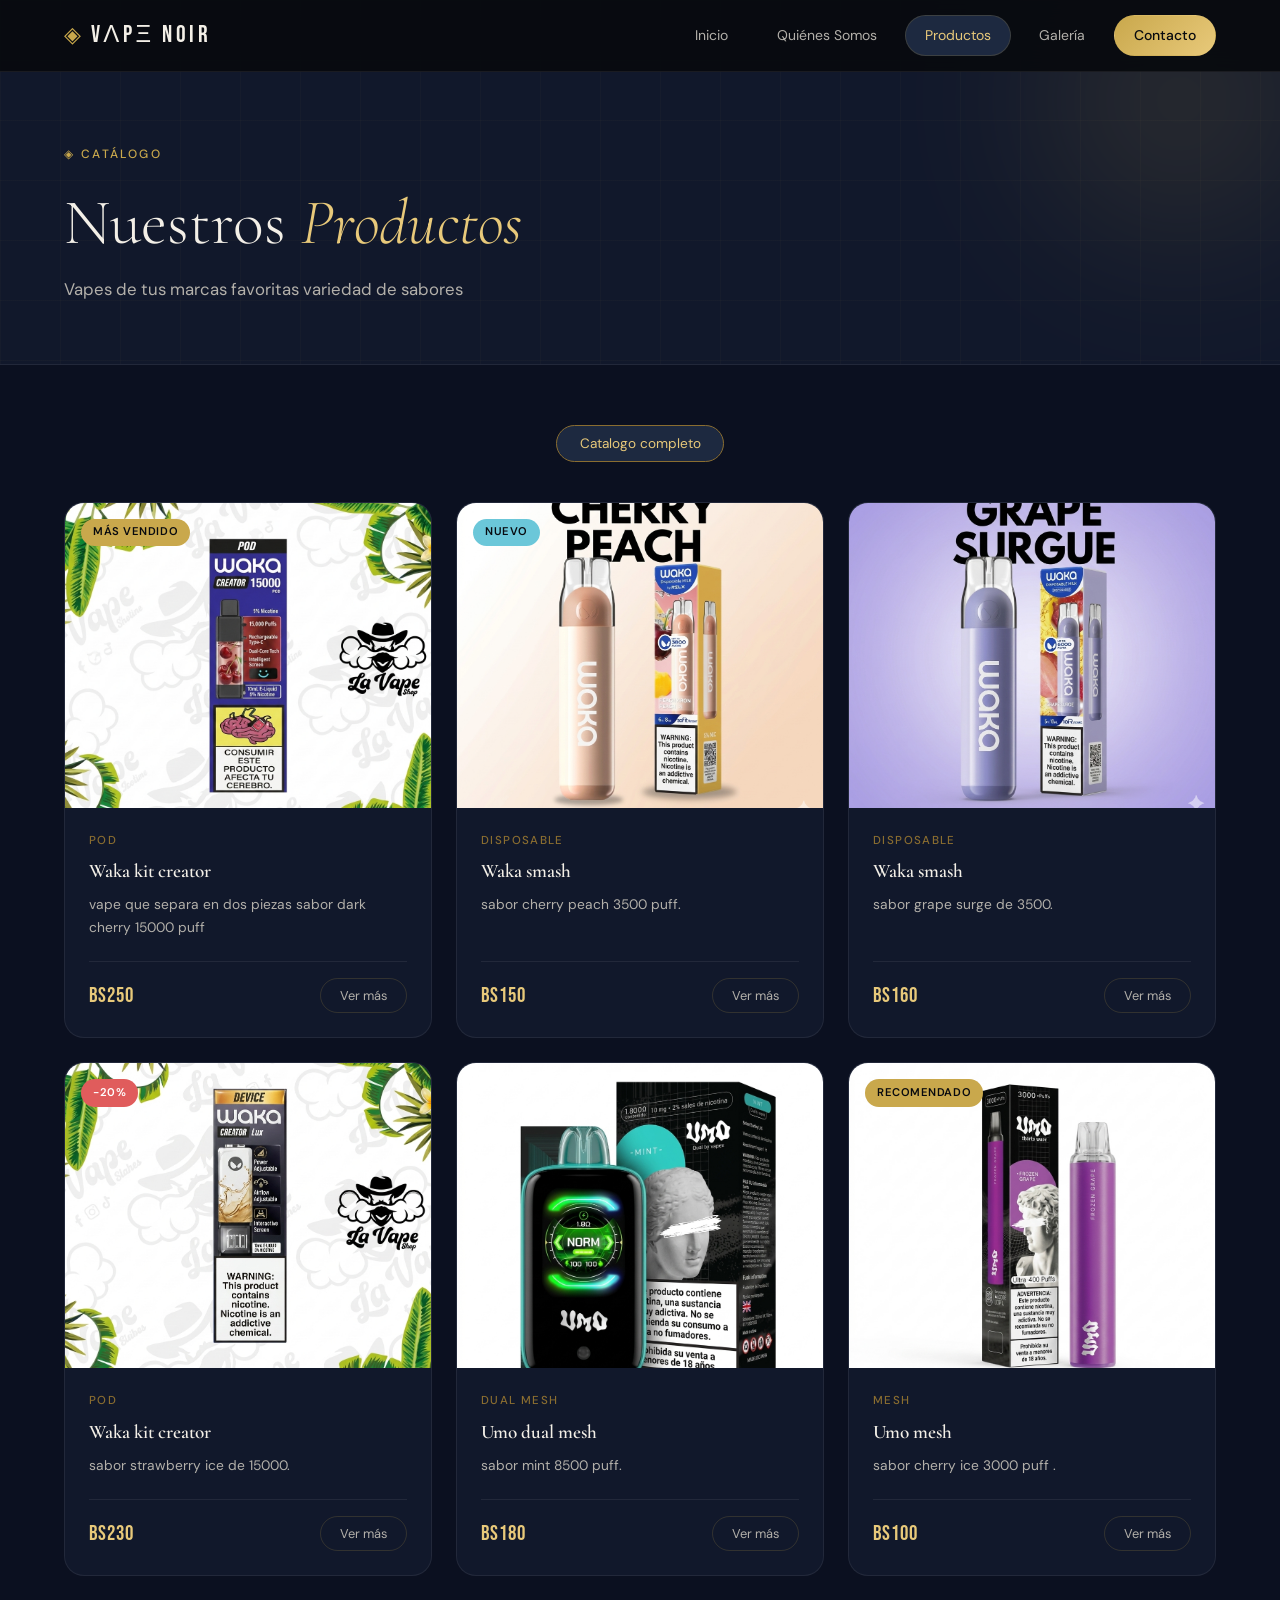
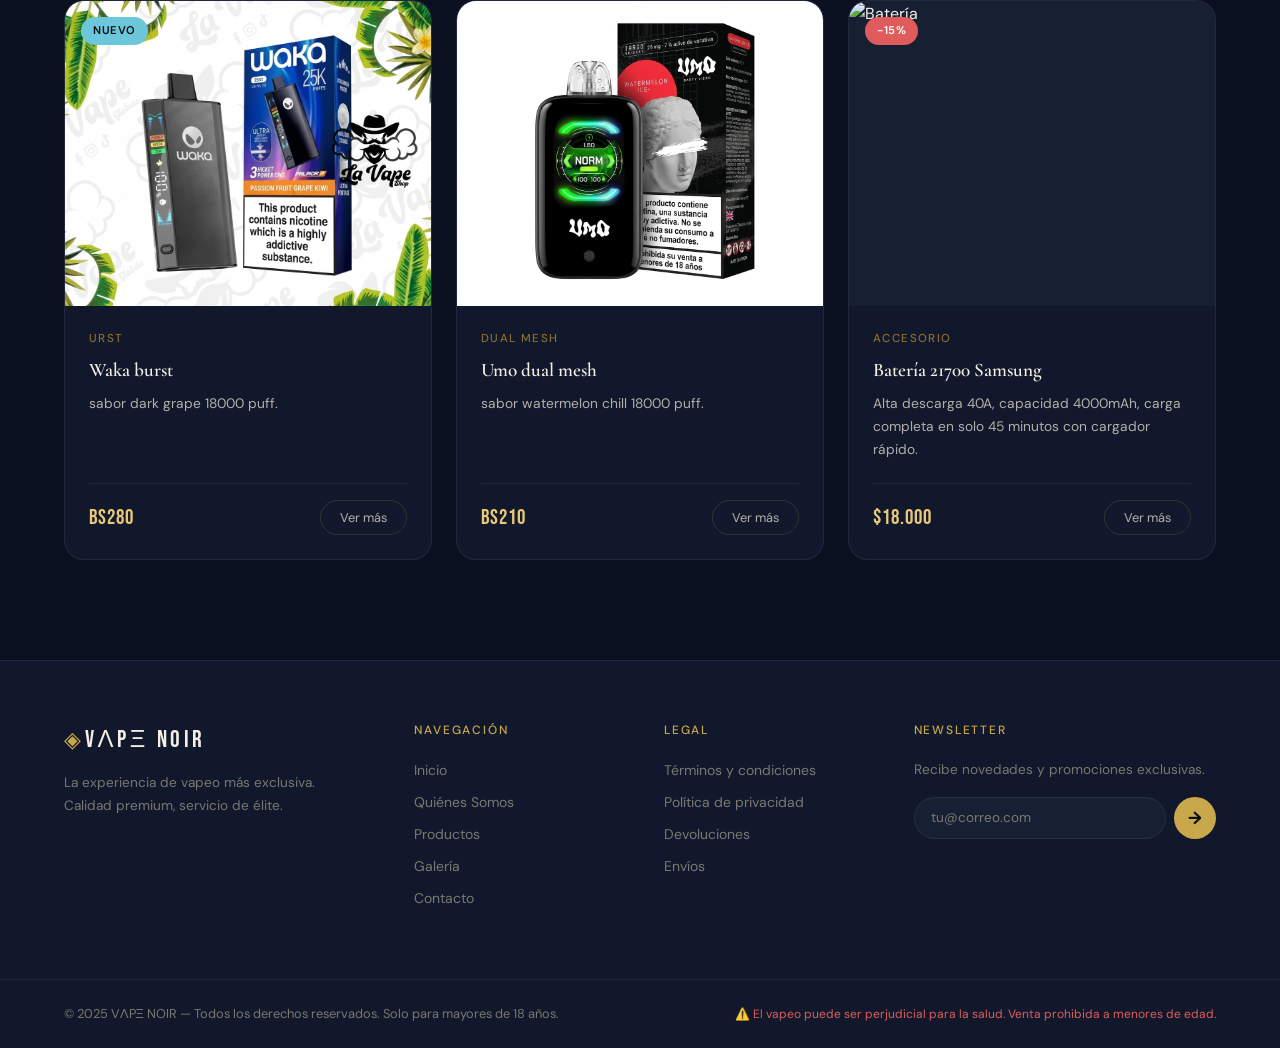
==== pages/productos.html @ 0376eccc "Initial commit" ====
<!DOCTYPE html>
<html lang="es">
<head>
  <meta charset="UTF-8" />
  <meta name="viewport" content="width=device-width, initial-scale=1.0" />
  <title>VΛPΞ NOIR — Productos</title>
  <link rel="stylesheet" href="../css/styles.css" />
  <link
    href="https://fonts.googleapis.com/css2?family=Cormorant+Garamond:wght@300;400;600;700&family=DM+Sans:wght@300;400;500&family=Bebas+Neue&display=swap"
    rel="stylesheet"
  />
</head>
<body>
  <header class="navbar">
    <a href="../index.html" class="nav-brand">
      <span class="brand-icon">◈</span>
      <span class="brand-name">VΛPΞ NOIR</span>
    </a>

    <nav class="nav-links">
      <a href="../index.html#inicio" class="nav-btn">Inicio</a>
      <a href="../index.html#nosotros" class="nav-btn">Quiénes Somos</a>
      <a href="productos.html" class="nav-btn nav-btn--active">Productos</a>
      <a href="galeria.html" class="nav-btn">Galería</a>
      <a href="../index.html#contacto" class="nav-btn nav-btn--cta">Contacto</a>
    </nav>

    <div class="nav-toggle">
      <span></span>
      <span></span>
      <span></span>
    </div>
  </header>

  <section class="page-banner">
    <div class="page-banner-orb"></div>
    <div class="page-banner-content">
      <span class="section-label">◈ Catálogo</span>
      <h1>Nuestros <em>Productos</em></h1>
      <p>
        Vapes de tus marcas favoritas variedad de sabores
      </p>
    </div>
  </section>

  <main class="products-page">
    <div class="products-filter">
      <button class="filter-btn filter-btn--active">Catalogo completo</button>
    </div>

    <div class="products-grid">
      <div class="product-card">
        <div class="product-img-wrap">
          <img
            src="../images/vape6.png"
            alt="NOIR X1 Pro"
          />
          <span class="product-tag">Más Vendido</span>
        </div>
        <div class="product-body">
          <span class="product-category"> Pod</span>
          <h3 class="product-name">Waka kit creator</h3>
          <p class="product-desc">
             vape que separa en dos piezas sabor dark cherry 15000 puff
          </p>
          <div class="product-footer">
            <span class="product-price">BS250</span>
            <button class="product-btn">Ver más</button>
          </div>
        </div>
      </div>

      <div class="product-card">
        <div class="product-img-wrap">
          <img src="../images/vape3.png" alt="Cloud Master 3000" />
          <span class="product-tag product-tag--new">Nuevo</span>
        </div>
        <div class="product-body">
          <span class="product-category">disposable</span>
          <h3 class="product-name">Waka smash</h3>
          <p class="product-desc">
            sabor cherry peach 3500 puff.
          </p>
          <div class="product-footer">
            <span class="product-price">BS150</span>
            <button class="product-btn">Ver más</button>
          </div>
        </div>
      </div>

      <div class="product-card">
        <div class="product-img-wrap">
          <img
            src="../images/vape4.png"
            alt="Liquid Gold"
          />
        </div>
        <div class="product-body">
          <span class="product-category">Disposable</span>
          <h3 class="product-name"> Waka smash</h3>
          <p class="product-desc">
            sabor grape surge de 3500.
          </p>
          <div class="product-footer">
            <span class="product-price">BS160</span>
            <button class="product-btn">Ver más</button>
          </div>
        </div>
      </div>

      <div class="product-card">
        <div class="product-img-wrap">
          <img
            src="../images/vape5.png"
            alt="Stealth Pen"
          />
          <span class="product-tag product-tag--sale">-20%</span>
        </div>
        <div class="product-body">
          <span class="product-category">Pod</span>
          <h3 class="product-name">Waka kit creator</h3>
          <p class="product-desc">
            sabor strawberry ice de 15000.
          </p>
          <div class="product-footer">
            <span class="product-price">BS230</span>
            <button class="product-btn">Ver más</button>
          </div>
        </div>
      </div>

      <div class="product-card">
        <div class="product-img-wrap">
          <img
            src="../images/vape7.png"
            alt="Coil Kit"
          />
        </div>
        <div class="product-body">
          <span class="product-category">Dual mesh</span>
          <h3 class="product-name">Umo dual mesh</h3>
          <p class="product-desc">
            sabor mint 8500 puff.
          </p>
          <div class="product-footer">
            <span class="product-price">BS180</span>
            <button class="product-btn">Ver más</button>
          </div>
        </div>
      </div>

      <div class="product-card">
        <div class="product-img-wrap">
          <img
            src="../images/vape8.png"
            alt="Starter Kit"
          />
          <span class="product-tag">Recomendado</span>
        </div>
        <div class="product-body">
          <span class="product-category">Mesh</span>
          <h3 class="product-name">Umo mesh</h3>
          <p class="product-desc">
           sabor cherry ice 3000 puff .
          </p>
          <div class="product-footer">
            <span class="product-price">BS100</span>
            <button class="product-btn">Ver más</button>
          </div>
        </div>
      </div>

      <div class="product-card">
        <div class="product-img-wrap">
          <img
            src="../images/vape9.png"
            alt="Berry Blast"
          />
          <span class="product-tag product-tag--new">Nuevo</span>
        </div>
        <div class="product-body">
          <span class="product-category"><Bdi></Bdi>urst</span>
          <h3 class="product-name">Waka burst</h3>
          <p class="product-desc">
            sabor dark grape 18000 puff.
          </p>
          <div class="product-footer">
            <span class="product-price">BS280</span>
            <button class="product-btn">Ver más</button>
          </div>
        </div>
      </div>

      <div class="product-card">
        <div class="product-img-wrap">
          <img
            src="../images/vape10.png"
            alt="Tank RTA"
          />
        </div>
        <div class="product-body">
          <span class="product-category">Dual mesh</span>
          <h3 class="product-name">Umo dual mesh</h3>
          <p class="product-desc">
            sabor watermelon chill 18000 puff.
          </p>
          <div class="product-footer">
            <span class="product-price">BS210</span>
            <button class="product-btn">Ver más</button>
          </div>
        </div>
      </div>

      <div class="product-card">
        <div class="product-img-wrap">
          <img
            src="http.unsplash.com/photo-1512069772995-ec65ed45afd6?w=400&q=80"
            alt="Batería"
          />
          <span class="product-tag product-tag--sale">-15%</span>
        </div>
        <div class="product-body">
          <span class="product-category">Accesorio</span>
          <h3 class="product-name">Batería 21700 Samsung</h3>
          <p class="product-desc">
            Alta descarga 40A, capacidad 4000mAh, carga completa en solo 45
            minutos con cargador rápido.
          </p>
          <div class="product-footer">
            <span class="product-price">$18.000</span>
            <button class="product-btn">Ver más</button>
          </div>
        </div>
      </div>
    </div>
  </main>

  <footer class="footer">
    <div class="footer-top">
      <div class="footer-brand">
        <span class="brand-icon">◈</span>
        <span class="brand-name">VΛPΞ NOIR</span>
        <p>La experiencia de vapeo más exclusiva. Calidad premium, servicio de élite.</p>
      </div>

      <div class="footer-links">
        <h4>Navegación</h4>
        <a href="../index.html#inicio">Inicio</a>
        <a href="../index.html#nosotros">Quiénes Somos</a>
        <a href="productos.html">Productos</a>
        <a href="galeria.html">Galería</a>
        <a href="../index.html#contacto">Contacto</a>
      </div>

      <div class="footer-links">
        <h4>Legal</h4>
        <a href="#">Términos y condiciones</a>
        <a href="#">Política de privacidad</a>
        <a href="#">Devoluciones</a>
        <a href="#">Envíos</a>
      </div>

      <div class="footer-newsletter">
        <h4>Newsletter</h4>
        <p>Recibe novedades y promociones exclusivas.</p>
        <div class="newsletter-form">
          <input type="email" placeholder="tu@correo.com" />
          <button>→</button>
        </div>
      </div>
    </div>

    <div class="footer-bottom">
      <p>© 2025 VΛPΞ NOIR — Todos los derechos reservados. Solo para mayores de 18 años.</p>
      <p class="footer-warning">
        ⚠️ El vapeo puede ser perjudicial para la salud. Venta prohibida a menores de edad.
      </p>
    </div>
  </footer>
</body>
</html>
---- css/styles.css ----
:root {
  --bg-base:        #0b1020;
  --bg-card:        #11182b;
  --bg-surface:     #172033;
  --bg-raised:      #1d2940;
  --gold:           #c9a84c;
  --gold-light:     #e8c97a;
  --gold-dim:       #8a6d30;
  --neon:           #6bc7d9;
  --text-primary:   #f3efe7;
  --text-secondary: #b3b0aa;
  --text-muted:     #7a7872;
  --border:         rgba(201,168,76,0.18);
  --border-subtle:  rgba(255,255,255,0.07);
  --font-display:   'Bebas Neue', sans-serif;
  --font-serif:     'Cormorant Garamond', serif;
  --font-body:      'DM Sans', sans-serif;
  --radius-md:      12px;
  --radius-lg:      20px;
  --radius-pill:    999px;
  --shadow-card:    0 8px 40px rgba(0,0,0,0.5);
  --shadow-glow:    0 0 30px rgba(201,168,76,0.15);
  --transition:     all 0.3s cubic-bezier(0.4,0,0.2,1);
}

*, *::before, *::after { box-sizing: border-box; margin: 0; padding: 0; }
html { scroll-behavior: smooth; scroll-padding-top: 72px; }
body { font-family: var(--font-body); background-color: var(--bg-base); color: var(--text-primary); line-height: 1.6; overflow-x: hidden; }
img { display: block; width: 100%; height: 100%; object-fit: cover; }
a { text-decoration: none; color: inherit; }
ul { list-style: none; }
button { cursor: pointer; font-family: var(--font-body); }
input, textarea, select { font-family: var(--font-body); }

.section-title { font-family: var(--font-serif); font-size: clamp(2rem,4vw,3rem); font-weight: 300; line-height: 1.2; color: var(--text-primary); letter-spacing: -0.01em; }
.section-title em { font-style: italic; color: var(--gold-light); }
.section-label { font-size: 0.75rem; font-weight: 500; letter-spacing: 0.2em; text-transform: uppercase; color: var(--gold); display: inline-block; margin-bottom: 1rem; }
.section-sub { color: var(--text-secondary); font-size: 1rem; max-width: 500px; margin: 0 auto; }
.section-header-centered { text-align: center; margin-bottom: 3rem; }
.section-header-centered .section-label { margin-bottom: 0.75rem; }
.section-header-centered .section-title { margin-bottom: 0.75rem; }

.btn,
.nav-btn,
.product-btn,
.filter-btn,
.social-btn,
.newsletter-form button {
  transition: transform 0.22s ease, box-shadow 0.22s ease, background-color 0.22s ease, border-color 0.22s ease, color 0.22s ease;
}

.btn:hover,
.nav-btn:hover,
.product-btn:hover,
.filter-btn:hover,
.social-btn:hover,
.newsletter-form button:hover {
  transform: translateY(-2px);
}

.btn:active,
.nav-btn:active,
.product-btn:active,
.filter-btn:active,
.social-btn:active,
.newsletter-form button:active {
  transform: translateY(0);
}

.btn:focus-visible,
.nav-btn:focus-visible,
.product-btn:focus-visible,
.filter-btn:focus-visible,
.social-btn:focus-visible,
.newsletter-form input:focus-visible,
.form-group input:focus-visible,
.form-group select:focus-visible,
.form-group textarea:focus-visible {
  outline: 2px solid var(--gold-light);
  outline-offset: 3px;
}

.navbar { position: fixed; top: 0; left: 0; width: 100%; z-index: 1000; display: flex; align-items: center; justify-content: space-between; padding: 0 5%; height: 72px; background: rgba(8,10,15,0.92); backdrop-filter: blur(16px); -webkit-backdrop-filter: blur(16px); border-bottom: 1px solid var(--border-subtle); }
.nav-brand { display: flex; align-items: center; gap: 0.6rem; text-decoration: none; }
.brand-icon { font-size: 1.4rem; color: var(--gold); line-height: 1; }
.brand-name { font-family: var(--font-display); font-size: 1.5rem; letter-spacing: 0.15em; color: var(--text-primary); }
.nav-links { display: flex; align-items: center; gap: 0.5rem; }
.nav-btn { padding: 0.55rem 1.2rem; border-radius: var(--radius-pill); font-size: 0.875rem; font-weight: 400; color: var(--text-secondary); transition: var(--transition); border: 1px solid transparent; text-decoration: none; display: inline-flex; align-items: center; }
.nav-btn:hover { color: var(--text-primary); background: var(--bg-surface); border-color: var(--border-subtle); }
.nav-btn--active { color: var(--gold-light) !important; background: var(--bg-raised) !important; border-color: var(--border) !important; }
.nav-btn--cta { background: linear-gradient(135deg, var(--gold), var(--gold-light)); color: #080a0f !important; font-weight: 500; border-color: transparent !important; }
.nav-btn--cta:hover { transform: translateY(-1px); box-shadow: 0 4px 16px rgba(201,168,76,0.4); }
.nav-toggle { display: none; flex-direction: column; gap: 5px; cursor: pointer; padding: 4px; }
.nav-toggle span { display: block; width: 24px; height: 2px; background: var(--text-primary); border-radius: 2px; }

.hero { min-height: 100vh; display: grid; grid-template-columns: 1fr 1fr; align-items: center; gap: 4rem; padding: 120px 5% 80px; position: relative; overflow: hidden; }
.hero-bg { position: absolute; inset: 0; z-index: 0; pointer-events: none; }
.hero-orb { position: absolute; border-radius: 50%; filter: blur(80px); opacity: 0.35; }
.hero-orb--1 { width: 600px; height: 600px; background: radial-gradient(circle, rgba(201,168,76,0.4) 0%, transparent 70%); top: -200px; right: -100px; animation: orb-float 8s ease-in-out infinite; }
.hero-orb--2 { width: 400px; height: 400px; background: radial-gradient(circle, rgba(79,168,213,0.3) 0%, transparent 70%); bottom: -100px; left: 5%; animation: orb-float 10s ease-in-out infinite reverse; }
.hero-grid { position: absolute; inset: 0; background-image: linear-gradient(rgba(201,168,76,0.04) 1px, transparent 1px), linear-gradient(90deg, rgba(201,168,76,0.04) 1px, transparent 1px); background-size: 60px 60px; mask-image: radial-gradient(ellipse 80% 80% at 50% 50%, black 0%, transparent 100%); }
@keyframes orb-float { 0%,100%{transform:translateY(0) scale(1);} 50%{transform:translateY(-30px) scale(1.05);} }
.hero-content { position: relative; z-index: 1; }
.hero-label { font-size: 0.78rem; font-weight: 500; letter-spacing: 0.18em; text-transform: uppercase; color: var(--gold); margin-bottom: 1.5rem; display: flex; align-items: center; gap: 0.5rem; }
.hero-title { font-family: var(--font-serif); font-size: clamp(3rem,5.5vw,5rem); font-weight: 300; line-height: 1.1; letter-spacing: -0.02em; margin-bottom: 1.5rem; }
.hero-title em { font-style: italic; color: var(--gold-light); display: block; }
.hero-desc { font-size: 1.05rem; color: var(--text-secondary); max-width: 480px; margin-bottom: 2.5rem; line-height: 1.75; }
.hero-actions { display: flex; gap: 1rem; flex-wrap: wrap; margin-bottom: 3rem; }
.hero-stats { display: flex; align-items: center; gap: 1.5rem; }
.stat { display: flex; flex-direction: column; }
.stat-num { font-family: var(--font-display); font-size: 1.8rem; color: var(--gold-light); letter-spacing: 0.05em; line-height: 1; }
.stat-label { font-size: 0.75rem; color: var(--text-muted); text-transform: uppercase; letter-spacing: 0.1em; }
.stat-divider { width: 1px; height: 40px; background: var(--border); }
.hero-visual { position: relative; z-index: 1; display: flex; justify-content: center; }
.hero-device-frame { position: relative; width: min(420px,100%); aspect-ratio: 0.8; border-radius: var(--radius-lg); overflow: hidden; border: 1px solid var(--border); }
.hero-device-glow { position: absolute; inset: -20%; background: radial-gradient(circle at 50% 50%, rgba(201,168,76,0.2) 0%, transparent 65%); z-index: 0; pointer-events: none; }
.hero-img { position: relative; z-index: 1; }
.hero-badge { position: absolute; bottom: 1.5rem; left: 50%; transform: translateX(-50%); background: rgba(13,18,25,0.9); border: 1px solid var(--border); border-radius: var(--radius-pill); padding: 0.5rem 1.2rem; display: flex; align-items: center; gap: 0.5rem; font-size: 0.8rem; color: var(--text-secondary); z-index: 2; backdrop-filter: blur(8px); white-space: nowrap; }
.badge-dot { width: 8px; height: 8px; border-radius: 50%; background: #4ade80; box-shadow: 0 0 8px #4ade80; animation: pulse-dot 2s ease-in-out infinite; }
@keyframes pulse-dot { 0%,100%{opacity:1;} 50%{opacity:0.4;} }

.home-sections { padding: 80px 5%; background: var(--bg-base); }
.home-sections-grid { display: grid; grid-template-columns: repeat(auto-fill, minmax(280px,1fr)); gap: 1.5rem; margin-top: 2.5rem; }
.home-section-card { background: var(--bg-card); border: 1px solid var(--border-subtle); border-radius: var(--radius-lg); overflow: hidden; transition: var(--transition); text-decoration: none; display: flex; flex-direction: column; }
.home-section-card:hover { transform: translateY(-6px); border-color: var(--border); box-shadow: var(--shadow-card), var(--shadow-glow); }
.home-section-card-img { aspect-ratio: 1.6; overflow: hidden; position: relative; }
.home-section-card-img img { transition: transform 0.5s ease; }
.home-section-card:hover .home-section-card-img img { transform: scale(1.06); }
.home-section-card-img-overlay { position: absolute; inset: 0; background: linear-gradient(to top, rgba(8,10,15,0.7) 0%, transparent 60%); }
.home-section-card-body { padding: 1.5rem; flex: 1; }
.home-section-card-icon { font-size: 1.5rem; margin-bottom: 0.6rem; }
.home-section-card-body h3 { font-family: var(--font-serif); font-size: 1.3rem; font-weight: 600; color: var(--text-primary); margin-bottom: 0.5rem; }
.home-section-card-body p { font-size: 0.875rem; color: var(--text-secondary); line-height: 1.65; }
.home-section-card-footer { padding: 1rem 1.5rem; border-top: 1px solid var(--border-subtle); display: flex; align-items: center; justify-content: space-between; }
.home-section-card-footer span { font-size: 0.8rem; color: var(--gold); letter-spacing: 0.05em; text-transform: uppercase; font-weight: 500; }
.arrow { width: 32px; height: 32px; border-radius: 50%; background: var(--bg-surface); border: 1px solid var(--border); display: flex; align-items: center; justify-content: center; font-size: 0.9rem; color: var(--gold); transition: var(--transition); }
.home-section-card:hover .arrow { background: var(--gold); color: #080a0f; border-color: var(--gold); }

.about { padding: 100px 5%; background: var(--bg-card); border-top: 1px solid var(--border-subtle); }
.about-layout { display: grid; grid-template-columns: 1fr 1.4fr; gap: 5rem; align-items: start; margin-bottom: 5rem; }
.about-image-col { position: relative; padding-top: 2rem; }
.about-img-frame { position: relative; border-radius: var(--radius-lg); overflow: hidden; aspect-ratio: 0.85; border: 1px solid var(--border); }
.about-img-accent { position: absolute; bottom: 0; left: 0; right: 0; height: 40%; background: linear-gradient(to top, rgba(201,168,76,0.2), transparent); pointer-events: none; }
.about-card-float { position: absolute; bottom: -1.5rem; right: -1.5rem; background: var(--bg-surface); border: 1px solid var(--border); border-radius: var(--radius-md); padding: 1rem 1.5rem; display: flex; align-items: center; gap: 0.75rem; box-shadow: var(--shadow-card); }
.float-icon { font-size: 1.8rem; }
.about-card-float strong { display: block; font-size: 0.95rem; color: var(--gold-light); font-weight: 500; }
.about-card-float small { color: var(--text-muted); font-size: 0.78rem; }
.about-text-col { padding-top: 2rem; }
.about-intro { color: var(--text-secondary); font-size: 1.05rem; line-height: 1.8; margin: 1.5rem 0 2.5rem; }
.mvv-grid { display: grid; grid-template-columns: 1fr 1fr; gap: 1rem; }
.mvv-card { background: var(--bg-surface); border: 1px solid var(--border-subtle); border-radius: var(--radius-md); padding: 1.5rem; transition: var(--transition); }
.mvv-card:hover { border-color: var(--border); box-shadow: var(--shadow-glow); }
.mvv-card--full { grid-column: 1 / -1; }
.mvv-icon { font-size: 1.2rem; color: var(--gold); margin-bottom: 0.75rem; }
.mvv-card h3 { font-family: var(--font-serif); font-size: 1.1rem; font-weight: 600; color: var(--gold-light); margin-bottom: 0.5rem; }
.mvv-card p { font-size: 0.875rem; color: var(--text-secondary); line-height: 1.7; }
.values-list li { display: flex; align-items: baseline; gap: 0.6rem; font-size: 0.875rem; color: var(--text-secondary); padding: 0.4rem 0; border-bottom: 1px solid var(--border-subtle); }
.values-list li:last-child { border-bottom: none; }
.values-list li span { color: var(--gold); font-size: 0.6rem; }
.team-section { margin-top: 0; }
.team-grid { display: grid; grid-template-columns: repeat(auto-fill, minmax(220px,1fr)); gap: 1.5rem; margin-top: 2rem; }
.team-card { background: var(--bg-card); border: 1px solid var(--border-subtle); border-radius: var(--radius-lg); overflow: hidden; text-align: center; transition: var(--transition); }
.team-card:hover { border-color: var(--border); transform: translateY(-4px); box-shadow: var(--shadow-glow); }
.team-img { aspect-ratio: 1; overflow: hidden; }
.team-body { padding: 1.25rem; }
.team-body h4 { font-family: var(--font-serif); font-size: 1.1rem; color: var(--text-primary); margin-bottom: 0.3rem; }
.team-body span { font-size: 0.78rem; color: var(--gold); text-transform: uppercase; letter-spacing: 0.1em; }

.contact { padding: 100px 5%; background: var(--bg-base); border-top: 1px solid var(--border-subtle); }
.contact-layout { display: grid; grid-template-columns: 1fr 1.2fr; gap: 5rem; align-items: start; }
.contact-intro { color: var(--text-secondary); font-size: 1rem; line-height: 1.8; margin: 1.5rem 0 2.5rem; }
.contact-details { display: flex; flex-direction: column; gap: 1.25rem; margin-bottom: 2.5rem; }
.contact-item { display: flex; align-items: flex-start; gap: 1rem; padding: 1rem 1.25rem; background: var(--bg-surface); border: 1px solid var(--border-subtle); border-radius: var(--radius-md); transition: var(--transition); }
.contact-item:hover { border-color: var(--border); box-shadow: var(--shadow-glow); }
.contact-icon { font-size: 1.4rem; line-height: 1; flex-shrink: 0; }
.contact-item strong { display: block; font-size: 0.75rem; font-weight: 500; text-transform: uppercase; letter-spacing: 0.1em; color: var(--gold-dim); margin-bottom: 0.2rem; }
.contact-item span { font-size: 0.95rem; color: var(--text-secondary); }
.social-links { display: flex; gap: 0.75rem; flex-wrap: wrap; }
.social-btn { width: 44px; height: 44px; border-radius: var(--radius-md); background: var(--bg-surface); border: 1px solid var(--border); display: flex; align-items: center; justify-content: center; color: var(--text-secondary); transition: var(--transition); }
.social-btn svg { width: 18px; height: 18px; }
.social-btn:hover { background: var(--gold); border-color: var(--gold); color: #080a0f; transform: translateY(-2px); }
.form-card {
  background: linear-gradient(180deg, rgba(255,255,255,0.02), rgba(255,255,255,0.01)), var(--bg-card);
  border: 1px solid var(--border);
  border-radius: 24px;
  padding: 2.5rem;
  box-shadow: 0 12px 50px rgba(0,0,0,0.45);
  position: relative;
  overflow: hidden;
}

.form-card::before {
  content: "";
  position: absolute;
  top: -80px;
  right: -80px;
  width: 180px;
  height: 180px;
  border-radius: 50%;
  background: radial-gradient(circle, rgba(107,199,217,0.18) 0%, transparent 70%);
  pointer-events: none;
}

.form-title {
  font-family: var(--font-serif);
  font-size: 1.8rem;
  font-weight: 400;
  color: var(--text-primary);
  margin-bottom: 1.8rem;
  padding-bottom: 1rem;
  border-bottom: 1px solid var(--border-subtle);
  position: relative;
  z-index: 1;
}

.contact-form {
  display: flex;
  flex-direction: column;
  gap: 1.25rem;
  position: relative;
  z-index: 1;
}

.form-row {
  display: grid;
  grid-template-columns: 1fr 1fr;
  gap: 1rem;
}

.form-group {
  display: flex;
  flex-direction: column;
  gap: 0.55rem;
}

.form-group label {
  font-size: 0.78rem;
  font-weight: 600;
  letter-spacing: 0.08em;
  text-transform: uppercase;
  color: var(--gold-light);
}

.form-group input,
.form-group select,
.form-group textarea {
  width: 100%;
  background: rgba(255,255,255,0.03);
  border: 1px solid rgba(255,255,255,0.08);
  border-radius: 14px;
  padding: 0.95rem 1rem;
  color: var(--text-primary);
  font-size: 0.95rem;
  outline: none;
}

.form-group input::placeholder,
.form-group textarea::placeholder {
  color: var(--text-muted);
}

.form-group select option {
  background: var(--bg-surface);
  color: var(--text-primary);
}

.form-group input:focus,
.form-group select:focus,
.form-group textarea:focus {
  border-color: var(--neon);
  background: rgba(255,255,255,0.05);
  box-shadow: 0 0 0 4px rgba(107,199,217,0.12);
}

.form-group textarea {
  resize: vertical;
  min-height: 140px;
}

.btn--full {
  width: 100%;
  justify-content: center;
  min-height: 52px;
  font-size: 0.95rem;
}

.page-banner { padding: 140px 5% 60px; background: var(--bg-card); border-bottom: 1px solid var(--border-subtle); position: relative; overflow: hidden; }
.page-banner::before { content: ''; position: absolute; inset: 0; background-image: linear-gradient(rgba(201,168,76,0.03) 1px, transparent 1px), linear-gradient(90deg, rgba(201,168,76,0.03) 1px, transparent 1px); background-size: 60px 60px; }
.page-banner-orb { position: absolute; width: 400px; height: 400px; border-radius: 50%; filter: blur(80px); opacity: 0.2; background: radial-gradient(circle, var(--gold) 0%, transparent 70%); top: -100px; right: -100px; pointer-events: none; }
.page-banner-content { position: relative; z-index: 1; animation: fade-up 0.7s ease 0.1s both; }
.page-banner h1 { font-family: var(--font-serif); font-size: clamp(2.5rem,5vw,4.5rem); font-weight: 300; line-height: 1.1; margin: 0.5rem 0 1rem; }
.page-banner h1 em { font-style: italic; color: var(--gold-light); }
.page-banner p { color: var(--text-secondary); font-size: 1.05rem; max-width: 560px; line-height: 1.75; }

.products-page { padding: 60px 5% 100px; }
.products-filter { display: flex; justify-content: center; gap: 0.6rem; margin-bottom: 2.5rem; flex-wrap: wrap; }
.filter-btn { padding: 0.55rem 1.4rem; border-radius: var(--radius-pill); font-size: 0.85rem; background: transparent; border: 1px solid var(--border); color: var(--text-secondary); transition: var(--transition); }
.filter-btn:hover, .filter-btn--active { background: var(--bg-raised); border-color: var(--gold-dim); color: var(--gold-light); }
.products-grid { display: grid; grid-template-columns: repeat(auto-fill, minmax(300px,1fr)); gap: 1.5rem; }
.product-card { background: var(--bg-card); border: 1px solid var(--border-subtle); border-radius: var(--radius-lg); overflow: hidden; transition: var(--transition); display: flex; flex-direction: column; }
.product-card:hover { transform: translateY(-6px); border-color: var(--border); box-shadow: var(--shadow-card), var(--shadow-glow); }
.product-img-wrap { position: relative; aspect-ratio: 1.2; overflow: hidden; background: var(--bg-surface); }
.product-img-wrap img { transition: transform 0.5s ease; }
.product-card:hover .product-img-wrap img { transform: scale(1.06); }
.product-tag { position: absolute; top: 1rem; left: 1rem; background: var(--gold); color: #080a0f; font-size: 0.7rem; font-weight: 600; letter-spacing: 0.05em; padding: 0.3rem 0.75rem; border-radius: var(--radius-pill); text-transform: uppercase; }
.product-tag--new { background: var(--neon); color: #080a0f; }
.product-tag--sale { background: #e05c5c; color: #fff; }
.product-body { padding: 1.5rem; flex: 1; display: flex; flex-direction: column; gap: 0.4rem; }
.product-category { font-size: 0.72rem; font-weight: 500; letter-spacing: 0.12em; text-transform: uppercase; color: var(--gold-dim); }
.product-name { font-family: var(--font-serif); font-size: 1.2rem; font-weight: 600; color: var(--text-primary); }
.product-desc { font-size: 0.86rem; color: var(--text-secondary); line-height: 1.65; flex: 1; }
.product-footer { display: flex; align-items: center; justify-content: space-between; margin-top: 1rem; padding-top: 1rem; border-top: 1px solid var(--border-subtle); }
.product-price { font-family: var(--font-display); font-size: 1.3rem; letter-spacing: 0.05em; color: var(--gold-light); }
.product-btn { padding: 0.5rem 1.2rem; border-radius: var(--radius-pill); background: transparent; border: 1px solid var(--border); color: var(--text-secondary); font-size: 0.8rem; transition: var(--transition); }
.product-btn:hover { background: var(--gold); border-color: var(--gold); color: #080a0f; }

.gallery-page { padding: 60px 5% 100px; }
.gallery-grid { display: grid; grid-template-columns: repeat(3,1fr); grid-template-rows: 280px 380px; gap: 1rem; margin-top: 2.5rem; }
.gallery-item { position: relative; border-radius: var(--radius-md); overflow: hidden; border: 1px solid var(--border-subtle); cursor: pointer; }
.gallery-item img { transition: transform 0.6s ease; }
.gallery-item:hover img { transform: scale(1.07); }
.gallery-item--large { grid-column: 1 / 3; }
.gallery-item--tall { grid-row: 2 / 3; }
.gallery-overlay { position: absolute; inset: 0; background: linear-gradient(to top, rgba(8,10,15,0.85) 0%, transparent 60%); display: flex; align-items: flex-end; padding: 1.25rem; opacity: 0; transition: opacity 0.35s ease; }
.gallery-item:hover .gallery-overlay { opacity: 1; }
.gallery-overlay span { font-size: 0.85rem; color: var(--gold-light); letter-spacing: 0.08em; font-weight: 500; text-transform: uppercase; }
.gallery-grid-2 { display: grid; grid-template-columns: repeat(4,1fr); gap: 1rem; margin-top: 1rem; }
.gallery-grid-2 .gallery-item { aspect-ratio: 1; }

.footer { background: var(--bg-card); border-top: 1px solid var(--border-subtle); }
.footer-top { display: grid; grid-template-columns: 1.5fr 1fr 1fr 1.5fr; gap: 3rem; padding: 60px 5%; }
.footer-brand p { color: var(--text-muted); font-size: 0.85rem; line-height: 1.7; margin-top: 0.75rem; }
.footer-links h4, .footer-newsletter h4 { font-size: 0.75rem; font-weight: 500; text-transform: uppercase; letter-spacing: 0.15em; color: var(--gold); margin-bottom: 1.2rem; }
.footer-links a { display: block; font-size: 0.875rem; color: var(--text-muted); margin-bottom: 0.6rem; transition: color 0.2s; }
.footer-links a:hover { color: var(--text-primary); }
.footer-newsletter p { font-size: 0.85rem; color: var(--text-muted); margin-bottom: 1rem; }
.newsletter-form { display: flex; gap: 0.5rem; }
.newsletter-form input { flex: 1; background: var(--bg-surface); border: 1px solid var(--border-subtle); border-radius: var(--radius-pill); padding: 0.65rem 1rem; color: var(--text-primary); font-size: 0.85rem; outline: none; }
.newsletter-form input::placeholder { color: var(--text-muted); }
.newsletter-form input:focus { border-color: var(--gold-dim); }
.newsletter-form button { width: 42px; height: 42px; border-radius: 50%; background: var(--gold); border: none; color: #080a0f; font-size: 1.1rem; font-weight: 700; display: flex; align-items: center; justify-content: center; flex-shrink: 0; transition: var(--transition); }
.newsletter-form button:hover { background: var(--gold-light); transform: scale(1.05); }
.footer-bottom { border-top: 1px solid var(--border-subtle); padding: 1.5rem 5%; display: flex; align-items: center; justify-content: space-between; gap: 1rem; flex-wrap: wrap; }
.footer-bottom p { font-size: 0.8rem; color: var(--text-muted); }
.footer-warning { color: #e05c5c !important; font-size: 0.75rem !important; }

@keyframes fade-up { from{opacity:0;transform:translateY(24px);} to{opacity:1;transform:translateY(0);} }
.hero-label    { animation: fade-up 0.6s ease 0.1s both; }
.hero-title    { animation: fade-up 0.6s ease 0.25s both; }
.hero-desc     { animation: fade-up 0.6s ease 0.4s both; }
.hero-actions  { animation: fade-up 0.6s ease 0.5s both; }
.hero-stats    { animation: fade-up 0.6s ease 0.6s both; }
.hero-visual   { animation: fade-up 0.8s ease 0.3s both; }

@media (max-width: 1024px) {
  .hero { grid-template-columns: 1fr; text-align: center; padding: 120px 5% 60px; }
  .hero-visual { justify-content: center; order: -1; }
  .hero-device-frame { max-width: 300px; }
  .hero-actions, .hero-stats { justify-content: center; }
  .hero-desc { margin-left: auto; margin-right: auto; }
  .about-layout { grid-template-columns: 1fr; gap: 3rem; }
  .about-image-col { max-width: 400px; margin: 0 auto; }
  .contact-layout { grid-template-columns: 1fr; gap: 3rem; }
  .footer-top { grid-template-columns: 1fr 1fr; gap: 2rem; }
}
@media (max-width: 768px) {
  .nav-links { display: none; }
  .nav-toggle { display: flex; }
  .hero { padding: 100px 5% 60px; }
  .hero-title { font-size: 2.8rem; }
  .mvv-grid { grid-template-columns: 1fr; }
  .mvv-card--full { grid-column: 1; }
  .products-grid { grid-template-columns: 1fr; }
  .gallery-grid { grid-template-columns: 1fr 1fr; grid-template-rows: auto; }
  .gallery-grid-2 { grid-template-columns: 1fr 1fr; }
  .gallery-item--large { grid-column: 1 / -1; }
  .gallery-item--tall { grid-row: auto; }
  .form-row { grid-template-columns: 1fr; }
  .footer-top { grid-template-columns: 1fr; gap: 2rem; padding: 40px 5%; }
  .footer-bottom { flex-direction: column; text-align: center; }
  .about { padding: 60px 4%; }
  .contact { padding: 60px 4%; }
}
@media (max-width: 480px) {
  .section-title { font-size: 1.7rem; }
  .gallery-grid { grid-template-columns: 1fr; }
  .gallery-item--large { grid-column: 1; }
  .form-card { padding: 1.5rem; }
  .page-banner { padding: 120px 4% 50px; }
  .products-page, .gallery-page { padding: 40px 4% 80px; }
}
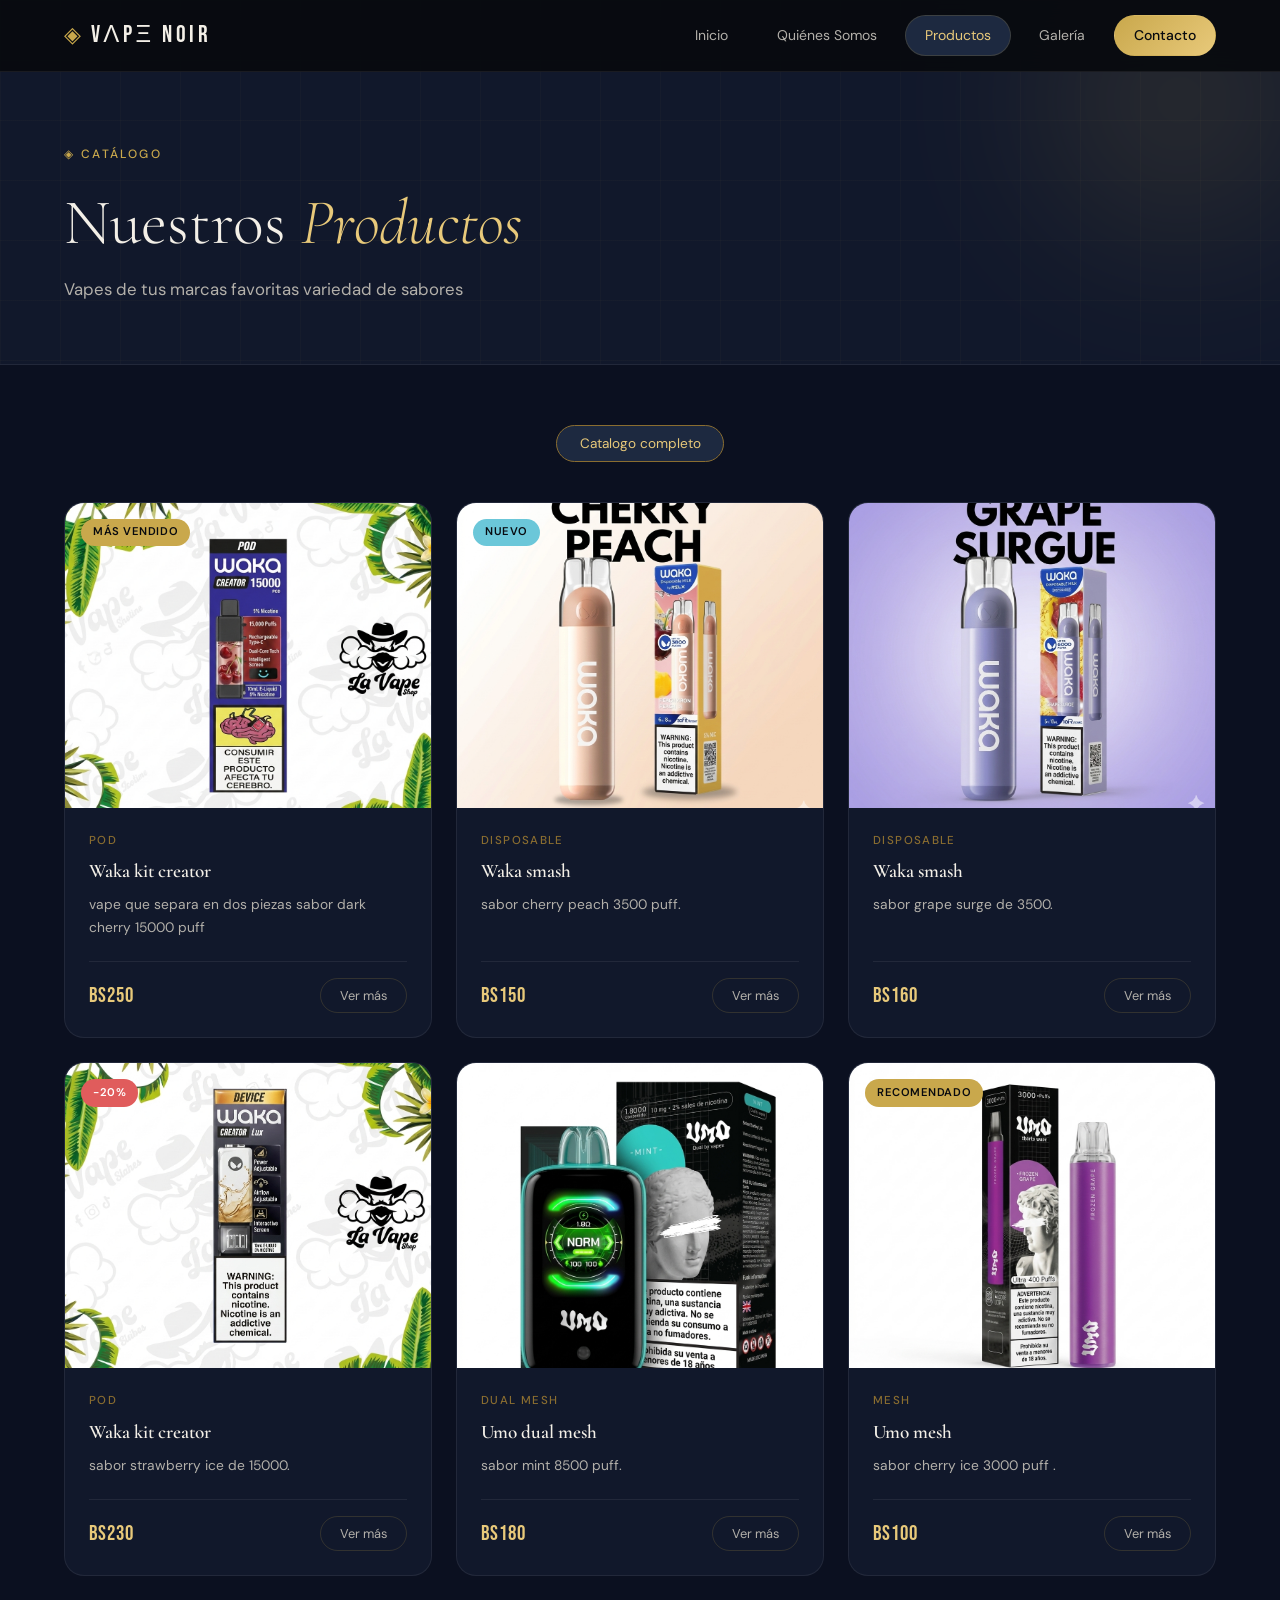
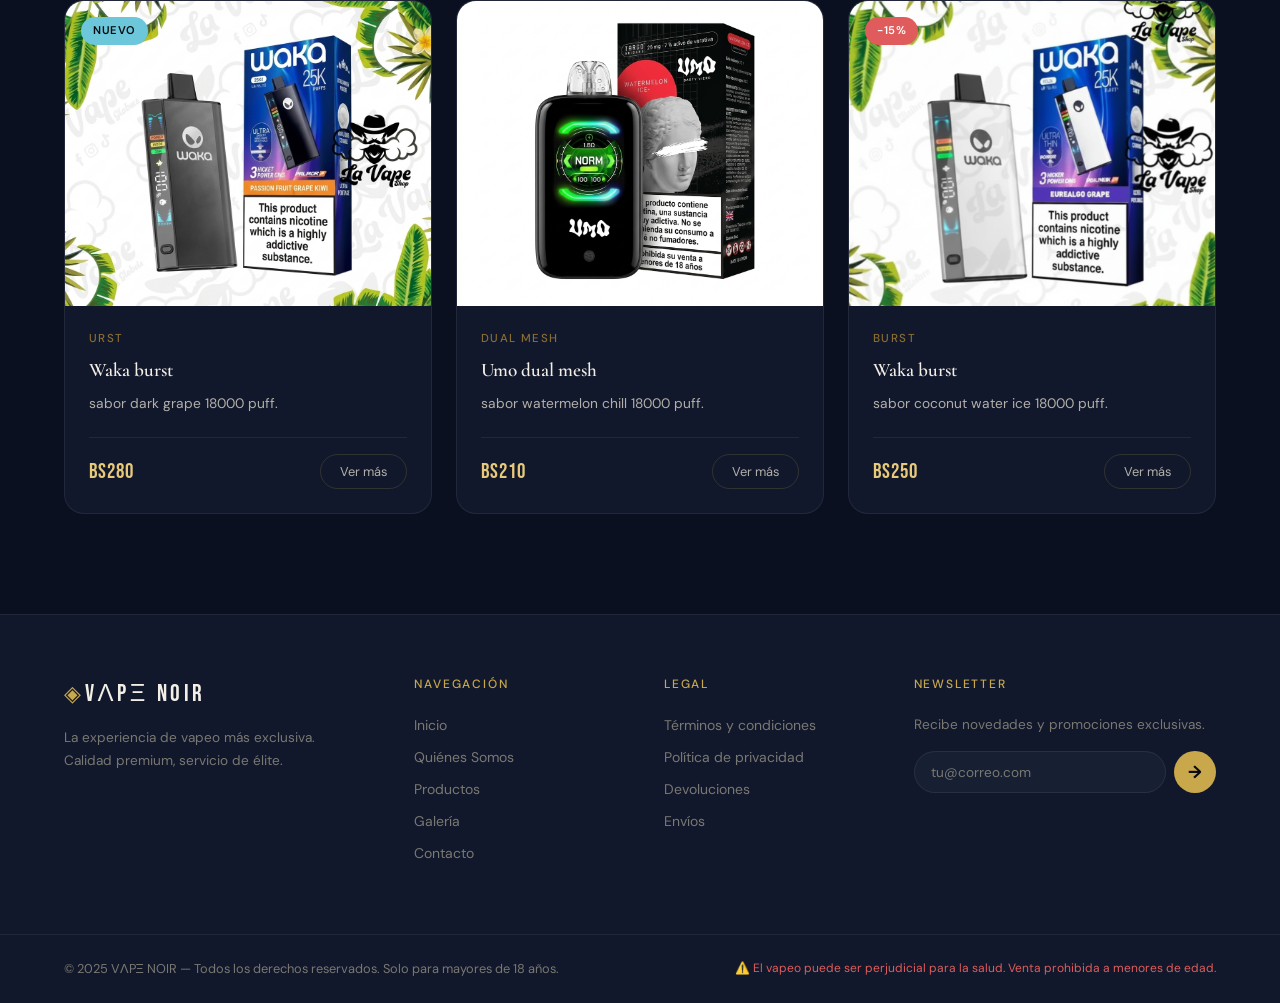
==== commit 5a669324: "." ====
--- a/pages/productos.html
+++ b/pages/productos.html
@@ -214,20 +214,19 @@
       <div class="product-card">
         <div class="product-img-wrap">
           <img
-            src="http.unsplash.com/photo-1512069772995-ec65ed45afd6?w=400&q=80"
+            src="../images/vape11.png"
             alt="Batería"
           />
           <span class="product-tag product-tag--sale">-15%</span>
         </div>
         <div class="product-body">
-          <span class="product-category">Accesorio</span>
-          <h3 class="product-name">Batería 21700 Samsung</h3>
-          <p class="product-desc">
-            Alta descarga 40A, capacidad 4000mAh, carga completa en solo 45
-            minutos con cargador rápido.
-          </p>
-          <div class="product-footer">
-            <span class="product-price">$18.000</span>
+          <span class="product-category">burst</span>
+          <h3 class="product-name">Waka burst</h3>
+          <p class="product-desc">
+            sabor coconut water ice 18000 puff.
+          </p>
+          <div class="product-footer">
+            <span class="product-price">BS250</span>
             <button class="product-btn">Ver más</button>
           </div>
         </div>
